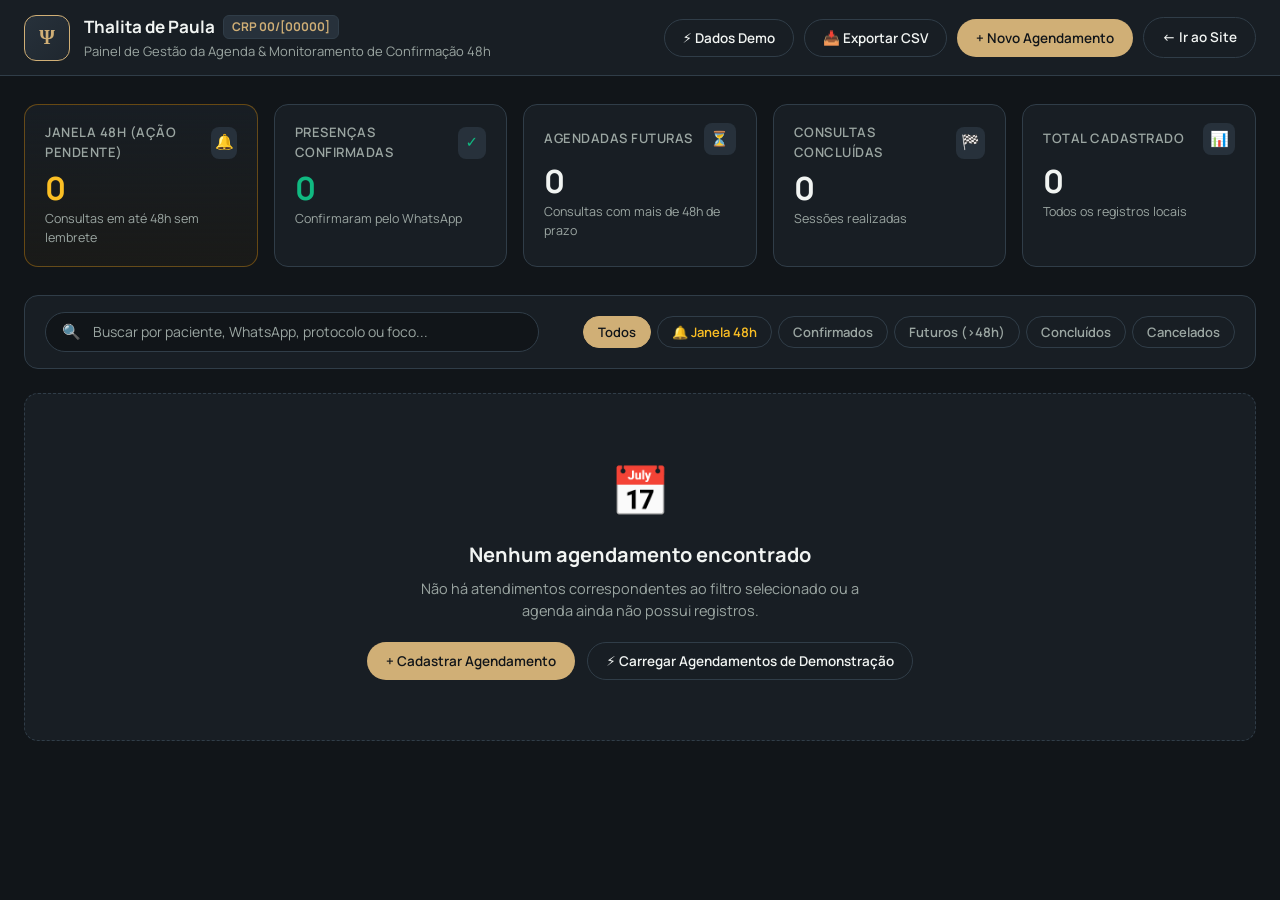
==== painel-agenda.html @ 74fbe7c3 "Atualização de agendamento via Whatsapp" ====
<!DOCTYPE html>
<html lang="pt-BR">
<head>
  <meta charset="UTF-8">
  <meta name="viewport" content="width=device-width, initial-scale=1.0">
  <title>Painel de Gestão da Agenda Clínica · Dra. Thalita de Paula</title>
  <meta name="description" content="Painel de controle interno e gestão de agendamentos com automação e monitoramento de confirmação ética 48h antes da consulta.">
  <meta name="robots" content="noindex, nofollow">

  <!-- Tipografia -->
  <link rel="preconnect" href="https://fonts.googleapis.com">
  <link rel="preconnect" href="https://fonts.gstatic.com" crossorigin>
  <link href="https://fonts.googleapis.com/css2?family=Cormorant+Garamond:wght@600;700&family=Manrope:wght@400;500;600;700&display=swap" rel="stylesheet">

  <!-- Estilos do Painel -->
  <link rel="stylesheet" href="css/painel.css">
</head>
<body class="painel-body">

  <!-- CABEÇALHO DO PAINEL -->
  <header class="painel-header">
    <div class="painel-header-wrap">
      <div class="painel-brand">
        <div class="painel-brand-badge">Ψ</div>
        <div class="painel-brand-info">
          <h1>
            Thalita de Paula
            <span style="font-size:12px;background:var(--p-soft);color:var(--p-accent);padding:2px 8px;border-radius:6px;border:1px solid var(--p-line)">CRP 00/[00000]</span>
          </h1>
          <p>Painel de Gestão da Agenda &amp; Monitoramento de Confirmação 48h</p>
        </div>
      </div>

      <div class="painel-header-actions">
        <span id="live-clock" style="font-size:13px;color:var(--p-muted);margin-right:8px;display:none;align-items:center;"></span>
        
        <button type="button" class="p-btn p-btn-outline" id="btn-carregar-demo" title="Carregar exemplos com 1 caso na janela de 48h para teste">
          <span>⚡ Dados Demo</span>
        </button>

        <button type="button" class="p-btn p-btn-outline" id="btn-exportar-csv" title="Baixar relatório em formato CSV para Excel/Sheets">
          <span>📥 Exportar CSV</span>
        </button>

        <button type="button" class="p-btn p-btn-accent" id="btn-novo-agendamento">
          <span>+ Novo Agendamento</span>
        </button>

        <a href="index.html" class="p-btn p-btn-outline" title="Voltar para a página pública">
          <span>← Ir ao Site</span>
        </a>
      </div>
    </div>
  </header>

  <!-- CONTEÚDO PRINCIPAL -->
  <main class="painel-main">

    <!-- BANNER DE ALERTA JANELA 48H (Aparece quando há consultas nas próximas 48h precisando de lembrete) -->
    <div class="alert-48h-banner" id="banner-alerta-48h" style="display:none;">
      <div class="alert-48h-left">
        <div class="alert-48h-icon">🔔</div>
        <div class="alert-48h-text">
          <strong>Atenção: Janela de Confirmação 48h Ativa!</strong>
          <p>
            Existe(m) <strong id="banner-count-48h">0</strong> agendamento(s) programado(s) para as próximas 48 horas aguardando disparo do lembrete de confirmação via WhatsApp.
          </p>
        </div>
      </div>
      <div class="alert-48h-right">
        <button type="button" class="p-btn p-btn-wa" id="btn-disparar-todos-48h">
          <span>💬 Iniciar Disparos WhatsApp</span>
        </button>
      </div>
    </div>

    <!-- GRID DE MÉTRICAS / KPIS -->
    <section class="metrics-grid" aria-label="Métricas da Agenda">
      <div class="metric-card warn-card">
        <div class="metric-header">
          <span class="metric-label">Janela 48h (Ação Pendente)</span>
          <div class="metric-icon-pill" style="color:var(--p-warn)">🔔</div>
        </div>
        <div class="metric-value" id="metric-48h">0</div>
        <div class="metric-sub">Consultas em até 48h sem lembrete</div>
      </div>

      <div class="metric-card">
        <div class="metric-header">
          <span class="metric-label">Presenças Confirmadas</span>
          <div class="metric-icon-pill" style="color:var(--p-success)">✓</div>
        </div>
        <div class="metric-value" id="metric-confirmados" style="color:var(--p-success)">0</div>
        <div class="metric-sub">Confirmaram pelo WhatsApp</div>
      </div>

      <div class="metric-card">
        <div class="metric-header">
          <span class="metric-label">Agendadas Futuras</span>
          <div class="metric-icon-pill" style="color:var(--p-accent)">⏳</div>
        </div>
        <div class="metric-value" id="metric-futuros">0</div>
        <div class="metric-sub">Consultas com mais de 48h de prazo</div>
      </div>

      <div class="metric-card">
        <div class="metric-header">
          <span class="metric-label">Consultas Concluídas</span>
          <div class="metric-icon-pill" style="color:var(--p-info)">🏁</div>
        </div>
        <div class="metric-value" id="metric-concluidos">0</div>
        <div class="metric-sub">Sessões realizadas</div>
      </div>

      <div class="metric-card">
        <div class="metric-header">
          <span class="metric-label">Total Cadastrado</span>
          <div class="metric-icon-pill" style="color:var(--p-muted)">📊</div>
        </div>
        <div class="metric-value" id="metric-total">0</div>
        <div class="metric-sub">Todos os registros locais</div>
      </div>
    </section>

    <!-- BARRA DE BUSCA E FILTROS -->
    <div class="controls-card">
      <div class="search-box">
        <span>🔍</span>
        <input type="text" id="input-search" placeholder="Buscar por paciente, WhatsApp, protocolo ou foco..." aria-label="Filtrar agendamentos">
      </div>

      <div class="filter-tabs" role="tablist" aria-label="Filtros de status">
        <button type="button" class="filter-tab active" data-filter="todos">Todos</button>
        <button type="button" class="filter-tab badge-tab" data-filter="48h" style="color:#FBBF24">
          🔔 Janela 48h <span class="tab-count" id="tab-count-48h" style="display:none">0</span>
        </button>
        <button type="button" class="filter-tab" data-filter="confirmados">Confirmados</button>
        <button type="button" class="filter-tab" data-filter="futuros">Futuros (&gt;48h)</button>
        <button type="button" class="filter-tab" data-filter="concluidos">Concluídos</button>
        <button type="button" class="filter-tab" data-filter="cancelados">Cancelados</button>
      </div>
    </div>

    <!-- LISTA DE AGENDAMENTOS -->
    <section class="appointments-container" id="appointments-list" aria-label="Lista de Agendamentos">
      <!-- Cards gerados dinamicamente via JavaScript -->
    </section>

    <!-- ESTADO VAZIO -->
    <div class="empty-state" id="empty-state" style="display:none;">
      <div class="empty-icon">📅</div>
      <h2 class="empty-title">Nenhum agendamento encontrado</h2>
      <p class="empty-desc">
        Não há atendimentos correspondentes ao filtro selecionado ou a agenda ainda não possui registros.
      </p>
      <div style="display:flex;gap:12px;justify-content:center;flex-wrap:wrap">
        <button type="button" class="p-btn p-btn-accent" onclick="document.getElementById('btn-novo-agendamento').click()">
          + Cadastrar Agendamento
        </button>
        <button type="button" class="p-btn p-btn-outline" id="btn-carregar-demo-empty">
          ⚡ Carregar Agendamentos de Demonstração
        </button>
      </div>
    </div>

  </main>

  <!-- MODAL: NOVO AGENDAMENTO MANUAL -->
  <div class="p-modal-overlay" id="modal-novo-agendamento" role="dialog" aria-modal="true" aria-labelledby="modal-novo-title">
    <div class="p-modal-card">
      <div class="p-modal-header">
        <h3 id="modal-novo-title">Cadastrar Novo Agendamento</h3>
        <button type="button" class="p-modal-close" aria-label="Fechar modal">✕</button>
      </div>
      <form id="form-novo-agendamento">
        <div class="form-group">
          <label for="novo-nome">Nome Completo do Paciente *</label>
          <input type="text" id="novo-nome" class="form-control" placeholder="Ex: Camila Silva" required>
        </div>

        <div class="form-row">
          <div class="form-group">
            <label for="novo-tel">WhatsApp com DDD *</label>
            <input type="tel" id="novo-tel" class="form-control" placeholder="(11) 99999-9999" required>
          </div>
          <div class="form-group">
            <label for="novo-email">E-mail</label>
            <input type="email" id="novo-email" class="form-control" placeholder="paciente@exemplo.com">
          </div>
        </div>

        <div class="form-row">
          <div class="form-group">
            <label for="novo-mod">Modalidade *</label>
            <select id="novo-mod" class="form-control">
              <option value="Presencial no consultório (Vila Ema)">Presencial no consultório (Vila Ema)</option>
              <option value="Online por videochamada (e-Psi)">Online por videochamada (e-Psi)</option>
            </select>
          </div>
          <div class="form-group">
            <label for="novo-foco">Foco Clínico *</label>
            <select id="novo-foco" class="form-control">
              <option value="Ansiedade &amp; Estresse">Ansiedade &amp; Estresse</option>
              <option value="Esgotamento &amp; Burnout">Esgotamento &amp; Burnout</option>
              <option value="Relacionamentos &amp; Família">Relacionamentos &amp; Família</option>
              <option value="Luto &amp; Transições de Vida">Luto &amp; Transições de Vida</option>
              <option value="Autoconhecimento &amp; Autoestima">Autoconhecimento &amp; Autoestima</option>
              <option value="Outras Demandas Clínicas">Outras Demandas Clínicas</option>
            </select>
          </div>
        </div>

        <div class="form-row">
          <div class="form-group">
            <label for="novo-data">Data da Consulta *</label>
            <input type="date" id="novo-data" class="form-control" required>
          </div>
          <div class="form-group">
            <label for="novo-hora">Horário *</label>
            <select id="novo-hora" class="form-control">
              <option value="08:00">08:00</option>
              <option value="09:00">09:00</option>
              <option value="10:00">10:00</option>
              <option value="11:30">11:30</option>
              <option value="14:00">14:00</option>
              <option value="14:30" selected>14:30</option>
              <option value="15:30">15:30</option>
              <option value="16:30">16:30</option>
              <option value="18:00">18:00</option>
              <option value="19:00">19:00</option>
              <option value="20:00">20:00</option>
            </select>
          </div>
        </div>

        <div class="form-group">
          <label for="novo-notas">Observações Clínicas / Contexto</label>
          <textarea id="novo-notas" class="form-control" rows="3" placeholder="Ex: Paciente encaminhado por médico; disponibilidade preferencial à tarde."></textarea>
        </div>

        <div style="display:flex;justify-content:flex-end;gap:10px;margin-top:20px;">
          <button type="button" class="p-btn p-btn-outline p-modal-close">Cancelar</button>
          <button type="submit" class="p-btn p-btn-accent">Salvar Agendamento</button>
        </div>
      </form>
    </div>
  </div>

  <!-- MODAL: REAGENDAMENTO -->
  <div class="p-modal-overlay" id="modal-reagendar" role="dialog" aria-modal="true" aria-labelledby="modal-reagendar-title">
    <div class="p-modal-card" style="max-width:460px;">
      <div class="p-modal-header">
        <h3 id="modal-reagendar-title">Reagendar Consulta</h3>
        <button type="button" class="p-modal-close" aria-label="Fechar modal">✕</button>
      </div>
      <form id="form-reagendar">
        <p style="margin:0 0 16px;font-size:14px;color:var(--p-muted);">
          Paciente: <strong id="reagendar-nome" style="color:var(--p-text)">-</strong>
        </p>

        <div class="form-group">
          <label for="reagendar-data">Nova Data *</label>
          <input type="date" id="reagendar-data" class="form-control" required>
        </div>

        <div class="form-group">
          <label for="reagendar-hora">Novo Horário *</label>
          <select id="reagendar-hora" class="form-control">
            <option value="08:00">08:00</option>
            <option value="09:00">09:00</option>
            <option value="10:00">10:00</option>
            <option value="11:30">11:30</option>
            <option value="14:00">14:00</option>
            <option value="14:30">14:30</option>
            <option value="15:30">15:30</option>
            <option value="16:30">16:30</option>
            <option value="18:00">18:00</option>
            <option value="19:00">19:00</option>
            <option value="20:00">20:00</option>
          </select>
        </div>

        <p style="font-size:12.5px;color:var(--p-muted);margin:14px 0 20px;">
          * Ao reagendar, o status será redefinido para aguardando confirmação 48h antes da nova data.
        </p>

        <div style="display:flex;justify-content:flex-end;gap:10px;">
          <button type="button" class="p-btn p-btn-outline p-modal-close">Cancelar</button>
          <button type="submit" class="p-btn p-btn-accent">Confirmar Nova Data</button>
        </div>
      </form>
    </div>
  </div>

  <!-- TOAST DE NOTIFICAÇÃO -->
  <div class="p-toast" id="painel-toast" role="status" aria-live="polite"></div>

  <!-- Scripts -->
  <script src="js/painel.js"></script>
</body>
</html>
---- css/painel.css ----
/* =========================================================
   PAINEL DE GESTÃO DA AGENDA CLÍNICA & CONFIRMAÇÃO 48H
   Psicóloga Thalita de Paula (CRP 00/[00000])
   ========================================================= */

:root {
  --p-bg: #111519;
  --p-surface: #181E24;
  --p-card: #1F272F;
  --p-soft: #27313B;
  --p-line: #303D48;
  --p-text: #F1F4F2;
  --p-muted: #9BA6A2;
  --p-accent: #D0AF76;
  --p-accent-hover: #DFBF88;
  --p-wa: #25D366;
  --p-wa-hover: #20BA5A;
  --p-warn: #F59E0B;
  --p-warn-bg: rgba(245, 158, 11, 0.12);
  --p-warn-border: rgba(245, 158, 11, 0.35);
  --p-success: #10B981;
  --p-success-bg: rgba(16, 185, 129, 0.12);
  --p-success-border: rgba(16, 185, 129, 0.35);
  --p-danger: #EF4444;
  --p-danger-bg: rgba(239, 68, 68, 0.12);
  --p-danger-border: rgba(239, 68, 68, 0.35);
  --p-info: #38BDF8;
  --p-info-bg: rgba(56, 189, 248, 0.12);
  --p-info-border: rgba(56, 189, 248, 0.35);
  --p-shadow: 0 10px 30px rgba(0, 0, 0, 0.35);
  --p-font-display: 'Cormorant Garamond', Georgia, serif;
  --p-font-body: 'Manrope', system-ui, -apple-system, sans-serif;
  --p-radius: 14px;
}

body.painel-body {
  margin: 0;
  padding: 0;
  background-color: var(--p-bg);
  color: var(--p-text);
  font-family: var(--p-font-body);
  font-size: 15px;
  line-height: 1.5;
  min-height: 100vh;
}

/* TOPBAR */
.painel-header {
  background: var(--p-surface);
  border-bottom: 1px solid var(--p-line);
  position: sticky;
  top: 0;
  z-index: 100;
  backdrop-filter: blur(12px);
}
.painel-header-wrap {
  max-width: 1300px;
  margin: 0 auto;
  padding: 14px 24px;
  display: flex;
  align-items: center;
  justify-content: space-between;
  gap: 16px;
  flex-wrap: wrap;
}
.painel-brand {
  display: flex;
  align-items: center;
  gap: 14px;
}
.painel-brand-badge {
  width: 44px;
  height: 44px;
  border-radius: 12px;
  background: linear-gradient(135deg, #27313B, #1F272F);
  border: 1px solid var(--p-accent);
  display: flex;
  align-items: center;
  justify-content: center;
  color: var(--p-accent);
  font-family: var(--p-font-display);
  font-weight: 700;
  font-size: 20px;
}
.painel-brand-info h1 {
  margin: 0;
  font-size: 17px;
  font-weight: 700;
  color: var(--p-text);
  display: flex;
  align-items: center;
  gap: 8px;
}
.painel-brand-info p {
  margin: 2px 0 0;
  font-size: 13px;
  color: var(--p-muted);
}
.painel-header-actions {
  display: flex;
  align-items: center;
  gap: 10px;
  flex-wrap: wrap;
}

/* BOTÕES BASE */
.p-btn {
  display: inline-flex;
  align-items: center;
  justify-content: center;
  gap: 8px;
  padding: 9px 18px;
  border-radius: 999px;
  font-size: 13.5px;
  font-weight: 600;
  cursor: pointer;
  border: 1px solid transparent;
  transition: all .2s ease;
  text-decoration: none;
  font-family: inherit;
}
.p-btn:active {
  transform: scale(0.98);
}
.p-btn-sm {
  padding: 6px 12px;
  font-size: 12.5px;
  border-radius: 8px;
}
.p-btn-accent {
  background: var(--p-accent);
  color: #111519;
}
.p-btn-accent:hover {
  background: var(--p-accent-hover);
}
.p-btn-outline {
  background: transparent;
  border-color: var(--p-line);
  color: var(--p-text);
}
.p-btn-outline:hover {
  background: var(--p-soft);
  border-color: var(--p-accent);
}
.p-btn-wa {
  background: var(--p-wa);
  color: #0b1e13;
  font-weight: 700;
}
.p-btn-wa:hover {
  background: var(--p-wa-hover);
}
.p-btn-danger-outline {
  background: transparent;
  border-color: var(--p-danger-border);
  color: var(--p-danger);
}
.p-btn-danger-outline:hover {
  background: var(--p-danger-bg);
}

/* CONTEÚDO PRINCIPAL */
.painel-main {
  max-width: 1300px;
  margin: 0 auto;
  padding: 28px 24px 80px;
}

/* BANNER DE ALERTA JANELA 48H */
.alert-48h-banner {
  background: linear-gradient(90deg, rgba(245, 158, 11, 0.16), rgba(245, 158, 11, 0.06));
  border: 1px solid var(--p-warn-border);
  border-radius: var(--p-radius);
  padding: 16px 20px;
  margin-bottom: 24px;
  display: flex;
  align-items: center;
  justify-content: space-between;
  gap: 16px;
  flex-wrap: wrap;
  box-shadow: 0 4px 20px rgba(245, 158, 11, 0.08);
}
.alert-48h-left {
  display: flex;
  align-items: center;
  gap: 14px;
}
.alert-48h-icon {
  width: 40px;
  height: 40px;
  border-radius: 10px;
  background: var(--p-warn);
  color: #111519;
  display: flex;
  align-items: center;
  justify-content: center;
  font-size: 20px;
  flex-shrink: 0;
}
.alert-48h-text strong {
  display: block;
  font-size: 15px;
  color: #FBBF24;
}
.alert-48h-text p {
  margin: 2px 0 0;
  font-size: 13.5px;
  color: var(--p-text);
}

/* GRID DE MÉTRICAS */
.metrics-grid {
  display: grid;
  grid-template-columns: repeat(auto-fit, minmax(210px, 1fr));
  gap: 16px;
  margin-bottom: 28px;
}
.metric-card {
  background: var(--p-surface);
  border: 1px solid var(--p-line);
  border-radius: var(--p-radius);
  padding: 18px 20px;
  position: relative;
  transition: transform .2s ease, border-color .2s ease;
}
.metric-card:hover {
  transform: translateY(-2px);
  border-color: var(--p-accent);
}
.metric-card.warn-card {
  border-color: var(--p-warn-border);
  background: linear-gradient(180deg, var(--p-surface), rgba(245, 158, 11, 0.04));
}
.metric-header {
  display: flex;
  align-items: center;
  justify-content: space-between;
  margin-bottom: 10px;
}
.metric-label {
  font-size: 13px;
  font-weight: 600;
  color: var(--p-muted);
  text-transform: uppercase;
  letter-spacing: 0.5px;
}
.metric-icon-pill {
  width: 32px;
  height: 32px;
  border-radius: 8px;
  background: var(--p-soft);
  display: flex;
  align-items: center;
  justify-content: center;
  font-size: 15px;
}
.metric-value {
  font-size: 32px;
  font-weight: 700;
  line-height: 1;
  color: var(--p-text);
  margin-bottom: 6px;
}
.warn-card .metric-value {
  color: #FBBF24;
}
.metric-sub {
  font-size: 12.5px;
  color: var(--p-muted);
}

/* BARRA DE CONTROLE, BUSCA E FILTROS */
.controls-card {
  background: var(--p-surface);
  border: 1px solid var(--p-line);
  border-radius: var(--p-radius);
  padding: 16px 20px;
  margin-bottom: 24px;
  display: flex;
  align-items: center;
  justify-content: space-between;
  gap: 16px;
  flex-wrap: wrap;
}
.search-box {
  display: flex;
  align-items: center;
  gap: 10px;
  background: var(--p-bg);
  border: 1px solid var(--p-line);
  border-radius: 999px;
  padding: 8px 16px;
  flex: 1 1 320px;
  max-width: 460px;
}
.search-box input {
  background: transparent;
  border: none;
  color: var(--p-text);
  font-size: 14px;
  font-family: inherit;
  width: 100%;
  outline: none;
}
.search-box input::placeholder {
  color: var(--p-muted);
}
.filter-tabs {
  display: flex;
  align-items: center;
  gap: 6px;
  flex-wrap: wrap;
}
.filter-tab {
  background: transparent;
  border: 1px solid var(--p-line);
  color: var(--p-muted);
  padding: 6px 14px;
  border-radius: 999px;
  font-size: 13px;
  font-weight: 600;
  cursor: pointer;
  transition: all .2s ease;
  font-family: inherit;
}
.filter-tab:hover {
  background: var(--p-soft);
  color: var(--p-text);
}
.filter-tab.active {
  background: var(--p-accent);
  color: #111519;
  border-color: var(--p-accent);
}
.filter-tab.badge-tab {
  position: relative;
}
.filter-tab .tab-count {
  display: inline-block;
  background: rgba(0,0,0,0.2);
  padding: 1px 6px;
  border-radius: 999px;
  font-size: 11px;
  margin-left: 4px;
}

/* LISTA / CARDS DE AGENDAMENTOS */
.appointments-container {
  display: flex;
  flex-direction: column;
  gap: 14px;
}

/* CARD DE AGENDAMENTO */
.app-card {
  background: var(--p-surface);
  border: 1px solid var(--p-line);
  border-radius: var(--p-radius);
  padding: 20px;
  display: flex;
  flex-direction: column;
  gap: 16px;
  transition: all .2s ease;
  position: relative;
}
.app-card:hover {
  border-color: var(--p-accent);
  box-shadow: var(--p-shadow);
}
.app-card.in-48h-window {
  border-left: 5px solid var(--p-warn);
  background: linear-gradient(90deg, rgba(245, 158, 11, 0.05), var(--p-surface) 15%);
}
.app-card.status-confirmado {
  border-left: 5px solid var(--p-success);
}
.app-card.status-cancelado {
  border-left: 5px solid var(--p-danger);
  opacity: 0.75;
}
.app-card.status-concluido {
  border-left: 5px solid var(--p-info);
}

.app-card-header {
  display: flex;
  align-items: center;
  justify-content: space-between;
  gap: 12px;
  flex-wrap: wrap;
  padding-bottom: 12px;
  border-bottom: 1px solid var(--p-soft);
}
.app-patient-info {
  display: flex;
  align-items: center;
  gap: 12px;
}
.app-patient-avatar {
  width: 44px;
  height: 44px;
  border-radius: 50%;
  background: var(--p-soft);
  border: 1px solid var(--p-line);
  display: flex;
  align-items: center;
  justify-content: center;
  font-size: 18px;
  color: var(--p-accent);
  font-weight: 700;
  flex-shrink: 0;
}
.app-patient-details h2 {
  margin: 0;
  font-size: 17px;
  font-weight: 700;
  color: var(--p-text);
  display: flex;
  align-items: center;
  gap: 8px;
  flex-wrap: wrap;
}
.app-proto-tag {
  font-size: 12px;
  font-weight: 600;
  background: var(--p-soft);
  color: var(--p-accent);
  padding: 2px 8px;
  border-radius: 6px;
  border: 1px solid var(--p-line);
}
.app-patient-contact {
  margin: 4px 0 0;
  font-size: 13.5px;
  color: var(--p-muted);
  display: flex;
  align-items: center;
  gap: 14px;
  flex-wrap: wrap;
}
.app-patient-contact a {
  color: var(--p-muted);
  text-decoration: none;
  display: inline-flex;
  align-items: center;
  gap: 4px;
}
.app-patient-contact a:hover {
  color: var(--p-accent);
}

/* BADGES DE STATUS */
.status-badge {
  display: inline-flex;
  align-items: center;
  gap: 6px;
  padding: 5px 12px;
  border-radius: 999px;
  font-size: 12.5px;
  font-weight: 700;
  text-transform: uppercase;
  letter-spacing: 0.4px;
}
.badge-warn {
  background: var(--p-warn-bg);
  border: 1px solid var(--p-warn-border);
  color: #FBBF24;
}
.badge-success {
  background: var(--p-success-bg);
  border: 1px solid var(--p-success-border);
  color: #34D399;
}
.badge-info {
  background: var(--p-info-bg);
  border: 1px solid var(--p-info-border);
  color: #38BDF8;
}
.badge-soft {
  background: var(--p-soft);
  border: 1px solid var(--p-line);
  color: var(--p-muted);
}
.badge-danger {
  background: var(--p-danger-bg);
  border: 1px solid var(--p-danger-border);
  color: #F87171;
}

/* DETALHES DA SESSÃO */
.app-card-body {
  display: grid;
  grid-template-columns: repeat(auto-fit, minmax(200px, 1fr));
  gap: 16px;
}
.app-data-box {
  background: var(--p-card);
  border: 1px solid var(--p-line);
  border-radius: 10px;
  padding: 12px 14px;
}
.app-data-label {
  font-size: 12px;
  color: var(--p-muted);
  text-transform: uppercase;
  letter-spacing: 0.5px;
  margin-bottom: 4px;
}
.app-data-value {
  font-size: 14.5px;
  font-weight: 600;
  color: var(--p-text);
}
.app-data-value.highlight {
  color: var(--p-accent);
}

/* RODAPÉ DO CARD / AÇÕES */
.app-card-actions {
  display: flex;
  align-items: center;
  justify-content: space-between;
  gap: 12px;
  flex-wrap: wrap;
  padding-top: 14px;
  border-top: 1px solid var(--p-soft);
}
.actions-left, .actions-right {
  display: flex;
  align-items: center;
  gap: 8px;
  flex-wrap: wrap;
}

/* ESTADO VAZIO */
.empty-state {
  text-align: center;
  padding: 60px 20px;
  background: var(--p-surface);
  border: 1px dashed var(--p-line);
  border-radius: var(--p-radius);
}
.empty-icon {
  font-size: 48px;
  margin-bottom: 14px;
}
.empty-title {
  font-size: 20px;
  font-weight: 700;
  margin: 0 0 8px;
  color: var(--p-text);
}
.empty-desc {
  font-size: 14.5px;
  color: var(--p-muted);
  max-width: 480px;
  margin: 0 auto 20px;
}

/* MODAL DE NOVO AGENDAMENTO MANUAL & REAGENDAMENTO */
.p-modal-overlay {
  position: fixed;
  inset: 0;
  background: rgba(0, 0, 0, 0.75);
  backdrop-filter: blur(8px);
  z-index: 1000;
  display: flex;
  align-items: center;
  justify-content: center;
  padding: 20px;
  opacity: 0;
  visibility: hidden;
  transition: all .2s ease;
}
.p-modal-overlay.active {
  opacity: 1;
  visibility: visible;
}
.p-modal-card {
  background: var(--p-surface);
  border: 1px solid var(--p-line);
  border-radius: 18px;
  padding: 28px;
  max-width: 580px;
  width: 100%;
  max-height: 90vh;
  overflow-y: auto;
  box-shadow: 0 20px 50px rgba(0, 0, 0, 0.5);
  position: relative;
}
.p-modal-header {
  display: flex;
  align-items: center;
  justify-content: space-between;
  margin-bottom: 20px;
  padding-bottom: 14px;
  border-bottom: 1px solid var(--p-soft);
}
.p-modal-header h3 {
  margin: 0;
  font-size: 19px;
  font-weight: 700;
  color: var(--p-text);
}
.p-modal-close {
  background: transparent;
  border: none;
  color: var(--p-muted);
  font-size: 20px;
  cursor: pointer;
  padding: 4px;
  border-radius: 6px;
}
.p-modal-close:hover {
  color: var(--p-text);
  background: var(--p-soft);
}
.form-group {
  margin-bottom: 16px;
}
.form-group label {
  display: block;
  font-size: 13.5px;
  font-weight: 600;
  color: var(--p-text);
  margin-bottom: 6px;
}
.form-control {
  width: 100%;
  padding: 10px 14px;
  background: var(--p-bg);
  border: 1px solid var(--p-line);
  border-radius: 10px;
  color: var(--p-text);
  font-size: 14px;
  font-family: inherit;
  box-sizing: border-box;
}
.form-control:focus {
  outline: none;
  border-color: var(--p-accent);
}
.form-row {
  display: grid;
  grid-template-columns: 1fr 1fr;
  gap: 14px;
}

/* TOAST DE NOTIFICAÇÃO */
.p-toast {
  position: fixed;
  bottom: 24px;
  right: 24px;
  background: var(--p-surface);
  border: 1px solid var(--p-line);
  box-shadow: 0 10px 30px rgba(0, 0, 0, 0.4);
  padding: 14px 20px;
  border-radius: 12px;
  z-index: 2000;
  display: flex;
  align-items: center;
  gap: 12px;
  transform: translateY(100px);
  opacity: 0;
  transition: all .3s cubic-bezier(0.16, 1, 0.3, 1);
}
.p-toast.show {
  transform: translateY(0);
  opacity: 1;
}
.p-toast.toast-success {
  border-left: 4px solid var(--p-success);
}
.p-toast.toast-warn {
  border-left: 4px solid var(--p-warn);
}

/* RESPONSIVIDADE */
@media (max-width: 768px) {
  .painel-header-wrap {
    flex-direction: column;
    align-items: flex-start;
  }
  .painel-header-actions {
    width: 100%;
    justify-content: flex-start;
  }
  .controls-card {
    flex-direction: column;
    align-items: stretch;
  }
  .search-box {
    max-width: 100%;
  }
  .app-card-actions {
    flex-direction: column;
    align-items: stretch;
  }
  .actions-left, .actions-right {
    width: 100%;
    justify-content: stretch;
  }
  .actions-left .p-btn, .actions-right .p-btn {
    flex: 1;
    justify-content: center;
  }
  .form-row {
    grid-template-columns: 1fr;
  }
}
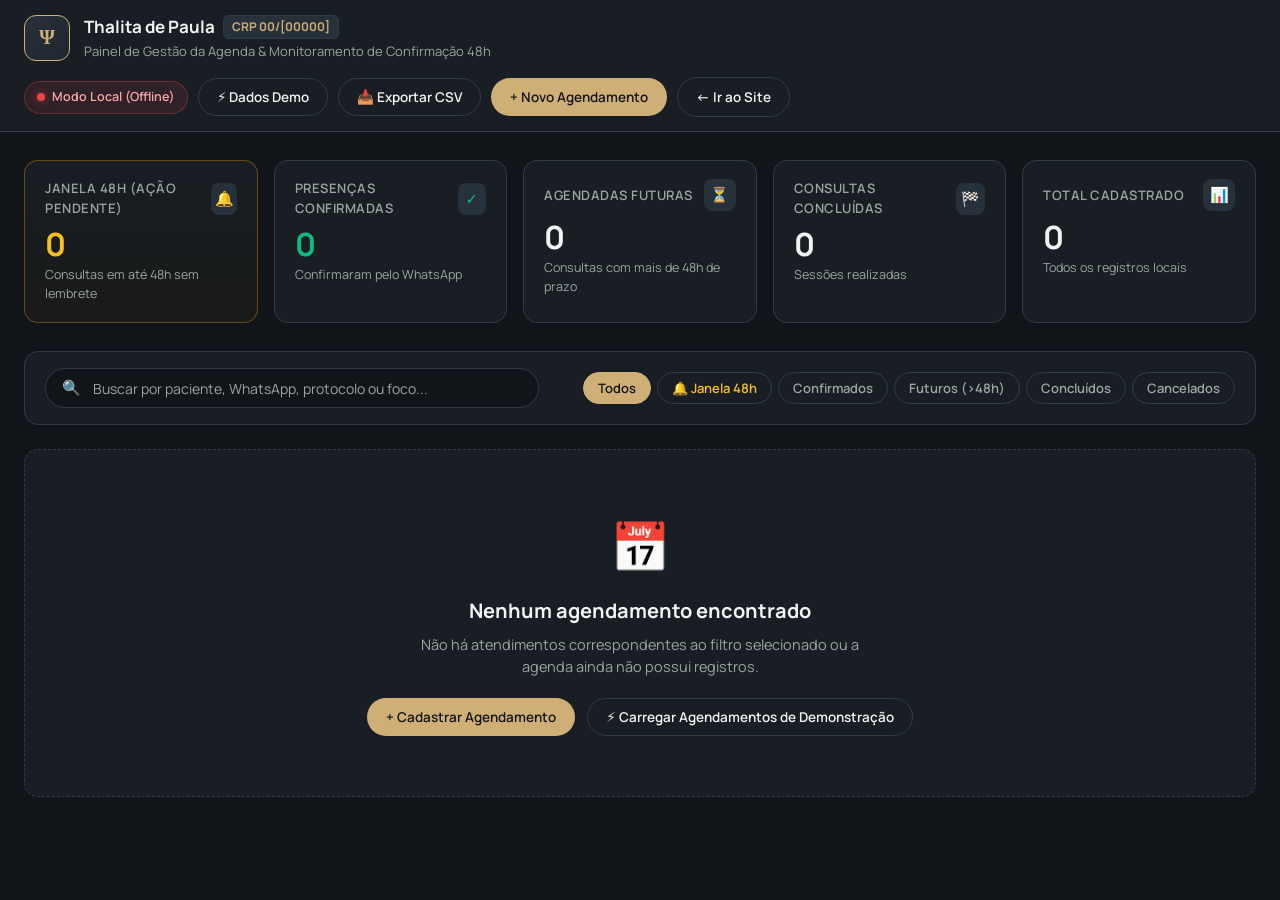
==== commit 5afa237a: "feat(v3): Backend Spring Boot 3 com Java 21, Banco H2, Google Agenda e Inicializador 1-clique" ====
--- a/painel-agenda.html
+++ b/painel-agenda.html
@@ -32,6 +32,7 @@
       </div>
 
       <div class="painel-header-actions">
+        <span id="backend-status-badge" class="backend-badge" title="Status da conexão com a API Spring Boot"><span class="badge-dot"></span> <span class="badge-text">Conectando...</span></span>
         <span id="live-clock" style="font-size:13px;color:var(--p-muted);margin-right:8px;display:none;align-items:center;"></span>
         
         <button type="button" class="p-btn p-btn-outline" id="btn-carregar-demo" title="Carregar exemplos com 1 caso na janela de 48h para teste">
@@ -218,17 +219,18 @@
           <div class="form-group">
             <label for="novo-hora">Horário *</label>
             <select id="novo-hora" class="form-control">
-              <option value="08:00">08:00</option>
-              <option value="09:00">09:00</option>
-              <option value="10:00">10:00</option>
+              <option value="08:30">08:30</option>
+              <option value="09:30">09:30</option>
+              <option value="10:30">10:30</option>
               <option value="11:30">11:30</option>
-              <option value="14:00">14:00</option>
+              <option value="13:30">13:30</option>
               <option value="14:30" selected>14:30</option>
               <option value="15:30">15:30</option>
               <option value="16:30">16:30</option>
-              <option value="18:00">18:00</option>
-              <option value="19:00">19:00</option>
-              <option value="20:00">20:00</option>
+              <option value="17:30">17:30</option>
+              <option value="18:30">18:30</option>
+              <option value="19:30">19:30</option>
+              <option value="20:30">20:30</option>
             </select>
           </div>
         </div>
@@ -266,17 +268,18 @@
         <div class="form-group">
           <label for="reagendar-hora">Novo Horário *</label>
           <select id="reagendar-hora" class="form-control">
-            <option value="08:00">08:00</option>
-            <option value="09:00">09:00</option>
-            <option value="10:00">10:00</option>
+            <option value="08:30">08:30</option>
+            <option value="09:30">09:30</option>
+            <option value="10:30">10:30</option>
             <option value="11:30">11:30</option>
-            <option value="14:00">14:00</option>
-            <option value="14:30">14:30</option>
+            <option value="13:30">13:30</option>
+            <option value="14:30" selected>14:30</option>
             <option value="15:30">15:30</option>
             <option value="16:30">16:30</option>
-            <option value="18:00">18:00</option>
-            <option value="19:00">19:00</option>
-            <option value="20:00">20:00</option>
+            <option value="17:30">17:30</option>
+            <option value="18:30">18:30</option>
+            <option value="19:30">19:30</option>
+            <option value="20:30">20:30</option>
           </select>
         </div>
 
--- a/css/painel.css
+++ b/css/painel.css
@@ -674,6 +674,53 @@
 }
 .p-toast.toast-warn {
   border-left: 4px solid var(--p-warn);
+}
+
+/* BADGE STATUS BACKEND SPRING BOOT */
+.backend-badge {
+  display: inline-flex;
+  align-items: center;
+  gap: 7px;
+  font-size: 12.5px;
+  font-weight: 600;
+  padding: 6px 12px;
+  border-radius: 999px;
+  background: rgba(255, 255, 255, 0.04);
+  border: 1px solid var(--p-line);
+  color: var(--p-muted);
+  transition: all .2s ease;
+}
+.backend-badge .badge-dot {
+  width: 8px;
+  height: 8px;
+  border-radius: 50%;
+  background: #f59e0b;
+  box-shadow: 0 0 8px rgba(245, 158, 11, 0.6);
+  animation: pulse-dot 1.8s infinite;
+}
+.backend-badge.online {
+  background: rgba(34, 197, 94, 0.1);
+  border-color: rgba(34, 197, 94, 0.35);
+  color: #4ade80;
+}
+.backend-badge.online .badge-dot {
+  background: #22c55e;
+  box-shadow: 0 0 10px rgba(34, 197, 94, 0.8);
+  animation: none;
+}
+.backend-badge.offline {
+  background: rgba(239, 68, 68, 0.1);
+  border-color: rgba(239, 68, 68, 0.35);
+  color: #fca5a5;
+}
+.backend-badge.offline .badge-dot {
+  background: #ef4444;
+  box-shadow: 0 0 8px rgba(239, 68, 68, 0.6);
+  animation: none;
+}
+@keyframes pulse-dot {
+  0%, 100% { opacity: 1; transform: scale(1); }
+  50% { opacity: 0.4; transform: scale(0.85); }
 }
 
 /* RESPONSIVIDADE */
